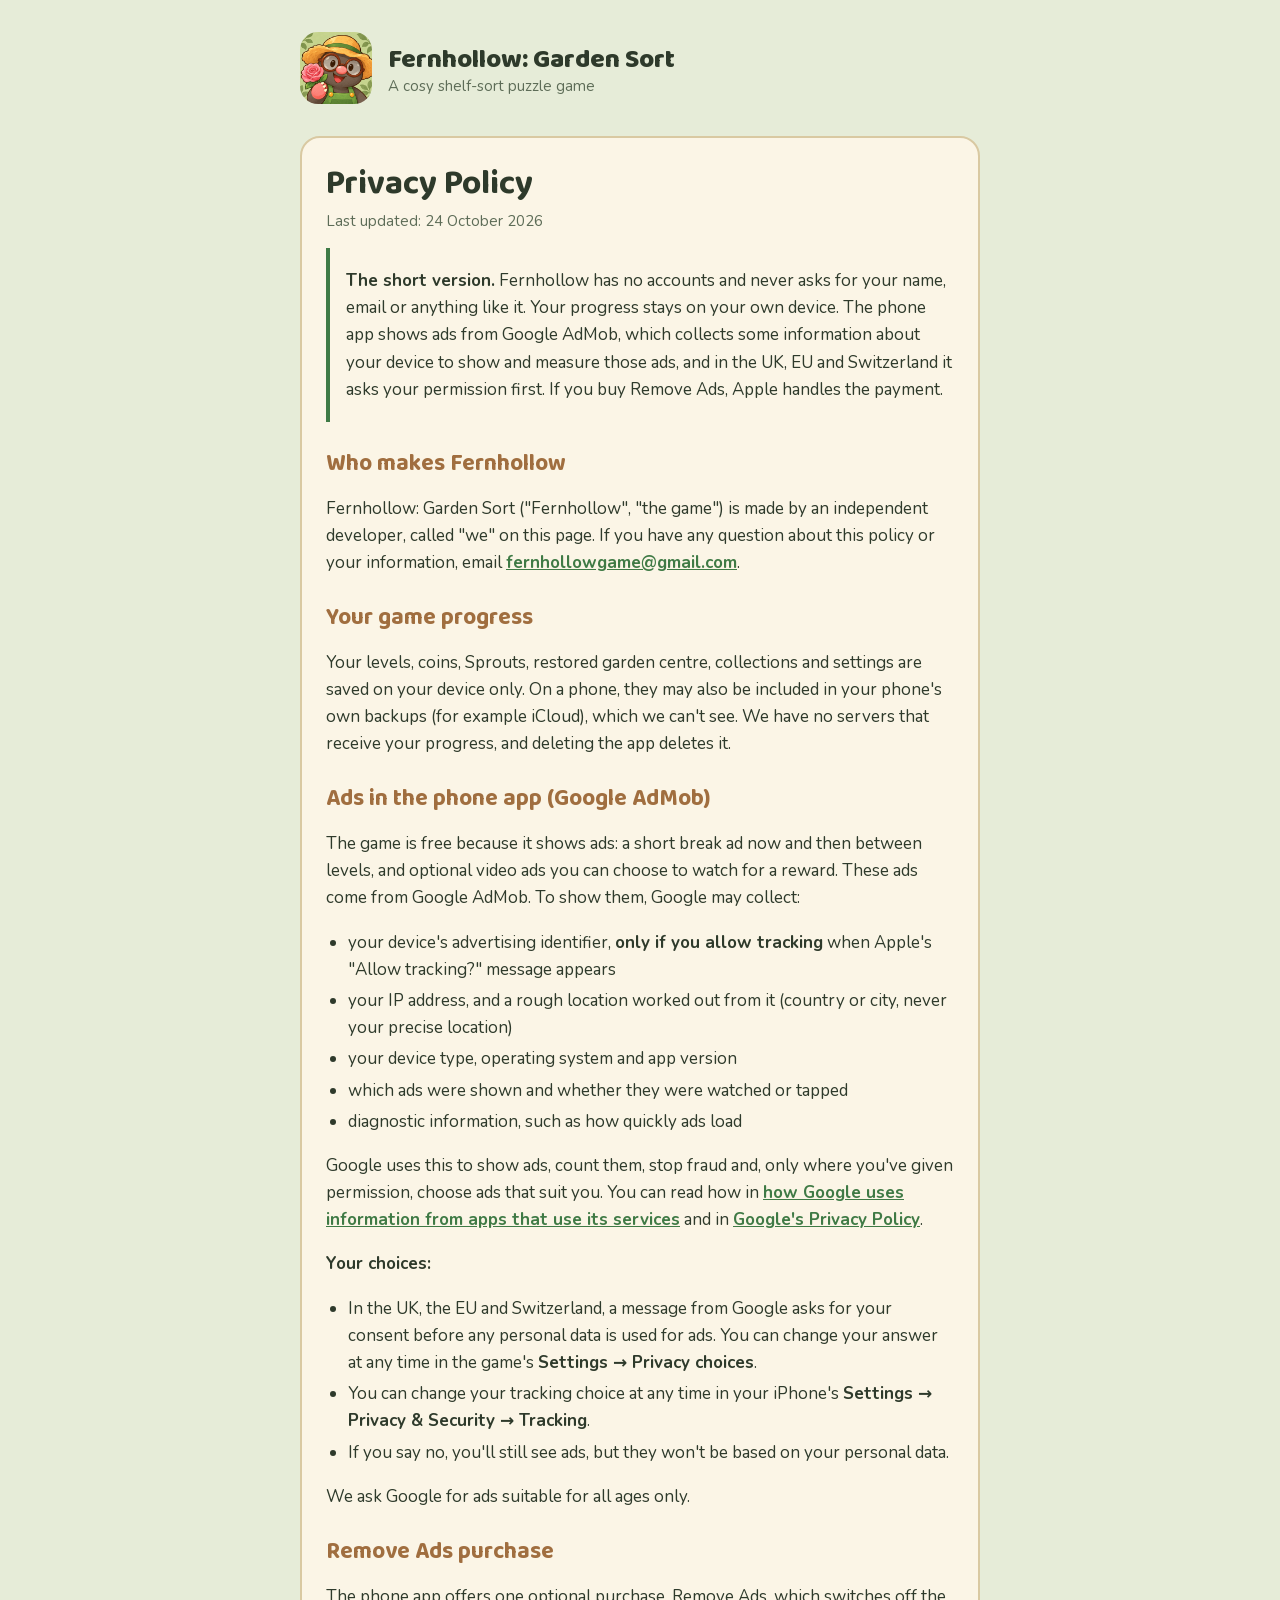
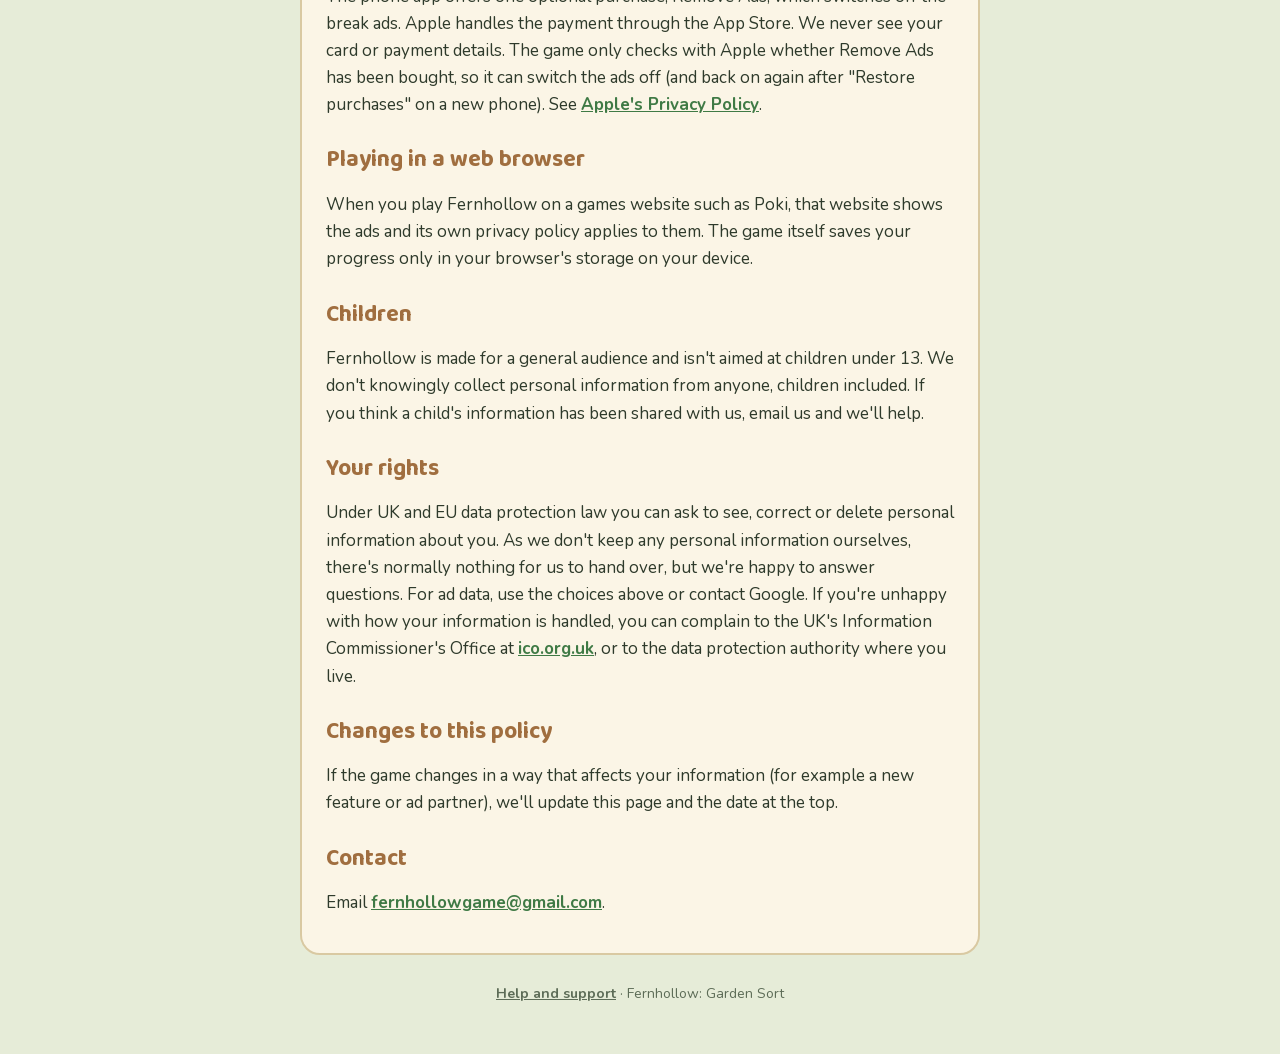
==== privacy.html @ 47de50ec "Privacy policy and help page for Fernhollow: Garden Sort" ====
<!doctype html>
<html lang="en-GB">
<head>
  <meta charset="utf-8">
  <meta name="viewport" content="width=device-width, initial-scale=1, viewport-fit=cover">
  <title>Privacy Policy · Fernhollow: Garden Sort</title>
  <meta name="description" content="How Fernhollow: Garden Sort handles your information.">
  <link rel="icon" href="icon.png">
  <link rel="stylesheet" href="style.css">
</head>
<body>
<main>
  <header>
    <a href="./"><img src="icon.png" alt=""></a>
    <div><a href="./"><div class="name">Fernhollow: Garden Sort</div></a><div class="tag">A cosy shelf-sort puzzle game</div></div>
  </header>

  <div class="card">
    <h1>Privacy Policy</h1>
    <p class="updated">Last updated: 24 October 2026</p>

    <div class="short">
      <p><strong>The short version.</strong> Fernhollow has no accounts and never asks for your name, email or anything like it. Your progress stays on your own device. The phone app shows ads from Google AdMob, which collects some information about your device to show and measure those ads, and in the UK, EU and Switzerland it asks your permission first. If you buy Remove Ads, Apple handles the payment.</p>
    </div>

    <h2>Who makes Fernhollow</h2>
    <p>Fernhollow: Garden Sort ("Fernhollow", "the game") is made by an independent developer, called "we" on this page. If you have any question about this policy or your information, email <a href="mailto:fernhollowgame@gmail.com">fernhollowgame@gmail.com</a>.</p>

    <h2>Your game progress</h2>
    <p>Your levels, coins, Sprouts, restored garden centre, collections and settings are saved on your device only. On a phone, they may also be included in your phone's own backups (for example iCloud), which we can't see. We have no servers that receive your progress, and deleting the app deletes it.</p>

    <h2>Ads in the phone app (Google AdMob)</h2>
    <p>The game is free because it shows ads: a short break ad now and then between levels, and optional video ads you can choose to watch for a reward. These ads come from Google AdMob. To show them, Google may collect:</p>
    <ul>
      <li>your device's advertising identifier, <strong>only if you allow tracking</strong> when Apple's "Allow tracking?" message appears</li>
      <li>your IP address, and a rough location worked out from it (country or city, never your precise location)</li>
      <li>your device type, operating system and app version</li>
      <li>which ads were shown and whether they were watched or tapped</li>
      <li>diagnostic information, such as how quickly ads load</li>
    </ul>
    <p>Google uses this to show ads, count them, stop fraud and, only where you've given permission, choose ads that suit you. You can read how in <a href="https://policies.google.com/technologies/partner-sites" rel="noopener">how Google uses information from apps that use its services</a> and in <a href="https://policies.google.com/privacy" rel="noopener">Google's Privacy Policy</a>.</p>
    <p><strong>Your choices:</strong></p>
    <ul>
      <li>In the UK, the EU and Switzerland, a message from Google asks for your consent before any personal data is used for ads. You can change your answer at any time in the game's <strong>Settings → Privacy choices</strong>.</li>
      <li>You can change your tracking choice at any time in your iPhone's <strong>Settings → Privacy &amp; Security → Tracking</strong>.</li>
      <li>If you say no, you'll still see ads, but they won't be based on your personal data.</li>
    </ul>
    <p>We ask Google for ads suitable for all ages only.</p>

    <h2>Remove Ads purchase</h2>
    <p>The phone app offers one optional purchase, Remove Ads, which switches off the break ads. Apple handles the payment through the App Store. We never see your card or payment details. The game only checks with Apple whether Remove Ads has been bought, so it can switch the ads off (and back on again after "Restore purchases" on a new phone). See <a href="https://www.apple.com/legal/privacy/" rel="noopener">Apple's Privacy Policy</a>.</p>

    <h2>Playing in a web browser</h2>
    <p>When you play Fernhollow on a games website such as Poki, that website shows the ads and its own privacy policy applies to them. The game itself saves your progress only in your browser's storage on your device.</p>

    <h2>Children</h2>
    <p>Fernhollow is made for a general audience and isn't aimed at children under 13. We don't knowingly collect personal information from anyone, children included. If you think a child's information has been shared with us, email us and we'll help.</p>

    <h2>Your rights</h2>
    <p>Under UK and EU data protection law you can ask to see, correct or delete personal information about you. As we don't keep any personal information ourselves, there's normally nothing for us to hand over, but we're happy to answer questions. For ad data, use the choices above or contact Google. If you're unhappy with how your information is handled, you can complain to the UK's Information Commissioner's Office at <a href="https://ico.org.uk" rel="noopener">ico.org.uk</a>, or to the data protection authority where you live.</p>

    <h2>Changes to this policy</h2>
    <p>If the game changes in a way that affects your information (for example a new feature or ad partner), we'll update this page and the date at the top.</p>

    <h2>Contact</h2>
    <p>Email <a href="mailto:fernhollowgame@gmail.com">fernhollowgame@gmail.com</a>.</p>
  </div>

  <footer><a href="./">Help and support</a> · Fernhollow: Garden Sort</footer>
</main>
</body>
</html>
---- style.css ----
/* Fernhollow's web pages: the game's own palette and lettering (src/theme.ts) */
@font-face { font-family: 'Baloo 2'; font-weight: 400 800; font-display: swap; src: url(fonts/baloo2.woff2) format('woff2'); }
@font-face { font-family: 'Nunito'; font-weight: 200 1000; font-display: swap; src: url(fonts/nunito.woff2) format('woff2'); }

:root {
  --paper: #e6ecd8;
  --card: #fbf5e6;
  --ink: #2e3a2b;
  --muted: #5d6c57;
  --leaf: #3f7a45;
  --wood: #a06e3f;
  --line: #d9c9a2;
  color-scheme: light;
}
@media (prefers-color-scheme: dark) {
  :root {
    --paper: #1d261b;
    --card: #28331f;
    --ink: #eef0e2;
    --muted: #b7c2aa;
    --leaf: #8fcf86;
    --wood: #ddb07e;
    --line: #4a5640;
    color-scheme: dark;
  }
}

* { box-sizing: border-box; }
body {
  margin: 0;
  background: var(--paper);
  color: var(--ink);
  font: 17px/1.6 Nunito, system-ui, sans-serif;
  padding: 32px max(16px, env(safe-area-inset-right, 0px)) 48px max(16px, env(safe-area-inset-left, 0px));
}
main { max-width: 680px; margin: 0 auto; }
header { display: flex; align-items: center; gap: 16px; margin-bottom: 24px; }
header img { width: 72px; height: 72px; border-radius: 18px; flex: none; }
header a { color: inherit; text-decoration: none; }
.name { font: 800 26px/1.1 'Baloo 2', 'Arial Rounded MT Bold', sans-serif; }
.tag { color: var(--muted); font-size: 15px; }
.card { background: var(--card); border: 2px solid var(--line); border-radius: 20px; padding: 8px 24px 20px; }
h1, h2 { font-family: 'Baloo 2', 'Arial Rounded MT Bold', sans-serif; line-height: 1.2; text-wrap: balance; }
h1 { font-size: 34px; margin: 18px 0 4px; }
h2 { font-size: 23px; margin: 28px 0 6px; color: var(--wood); }
.updated { color: var(--muted); font-size: 15px; margin-top: 0; }
a { color: var(--leaf); font-weight: 700; }
ul { padding-left: 22px; }
li { margin: 4px 0; }
.short { border-left: 4px solid var(--leaf); padding: 2px 0 2px 16px; }
footer { color: var(--muted); font-size: 14px; text-align: center; margin-top: 28px; }
footer a { color: var(--muted); }
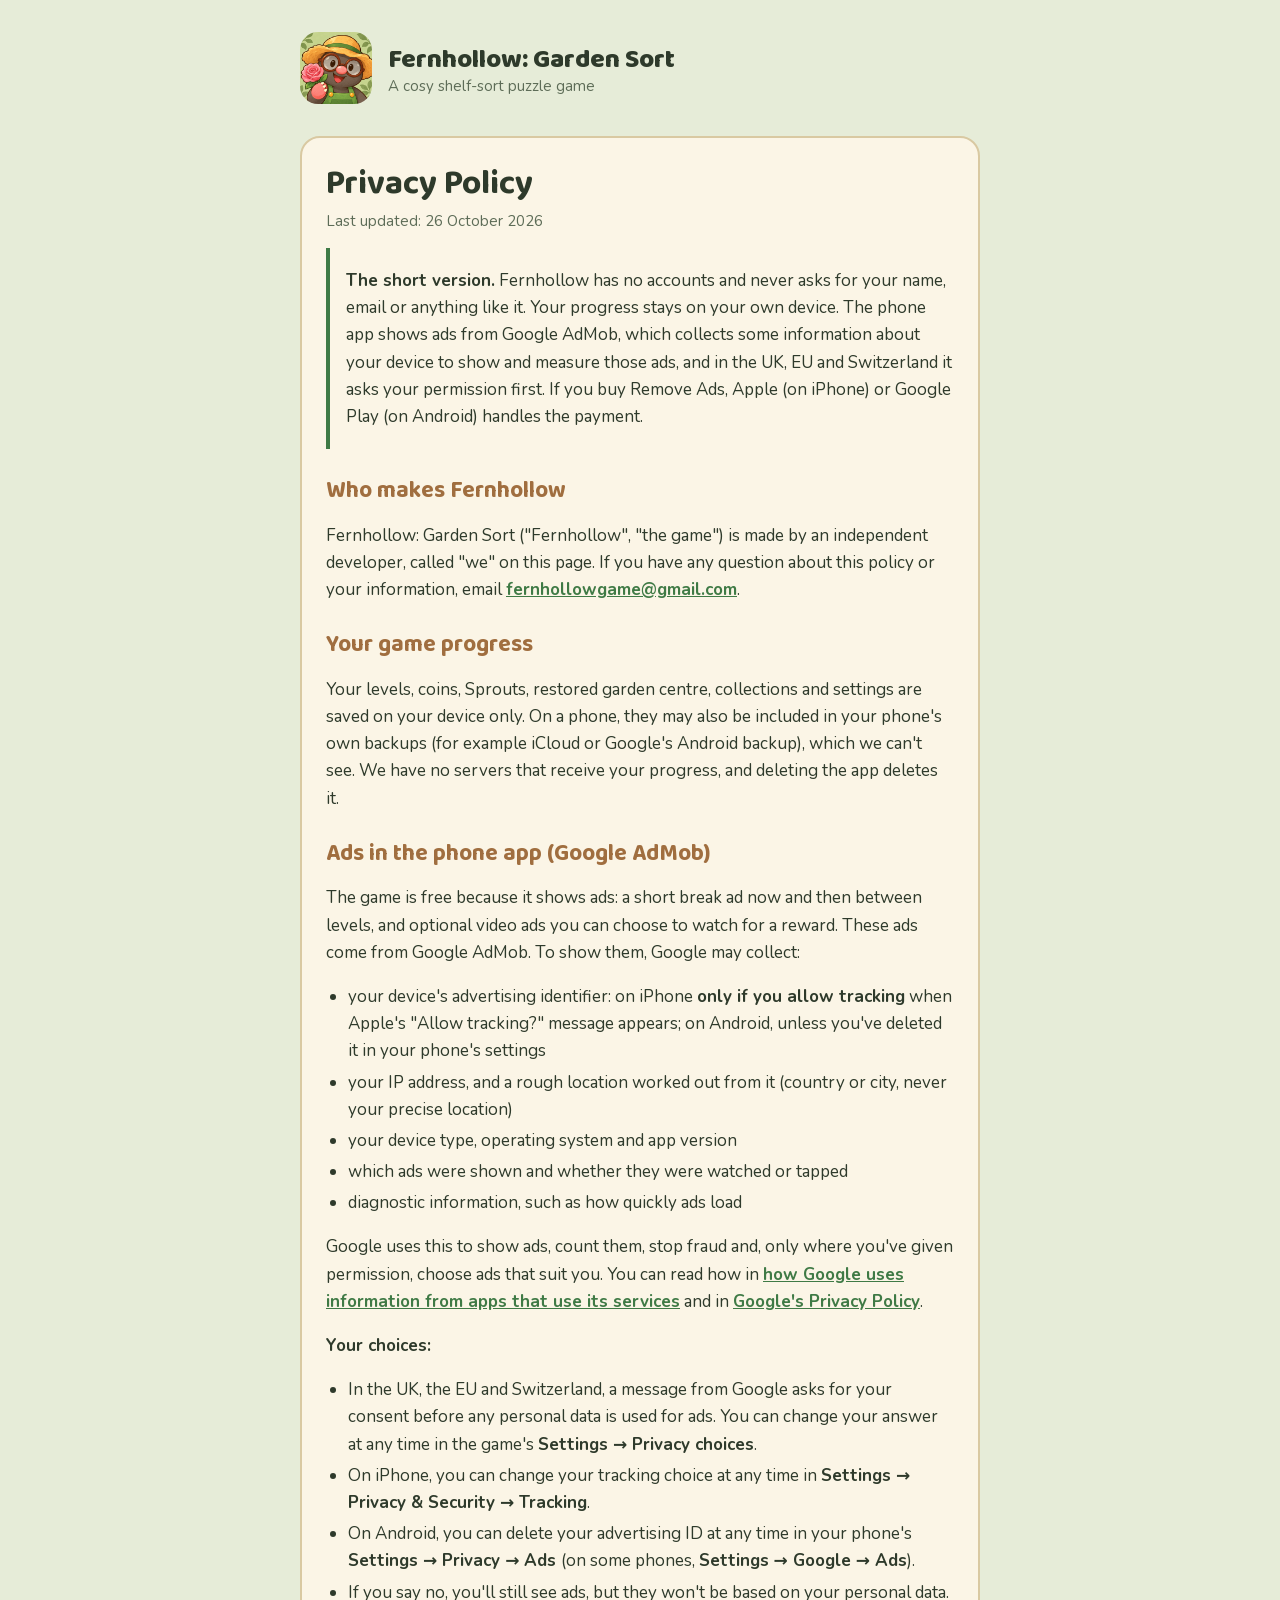
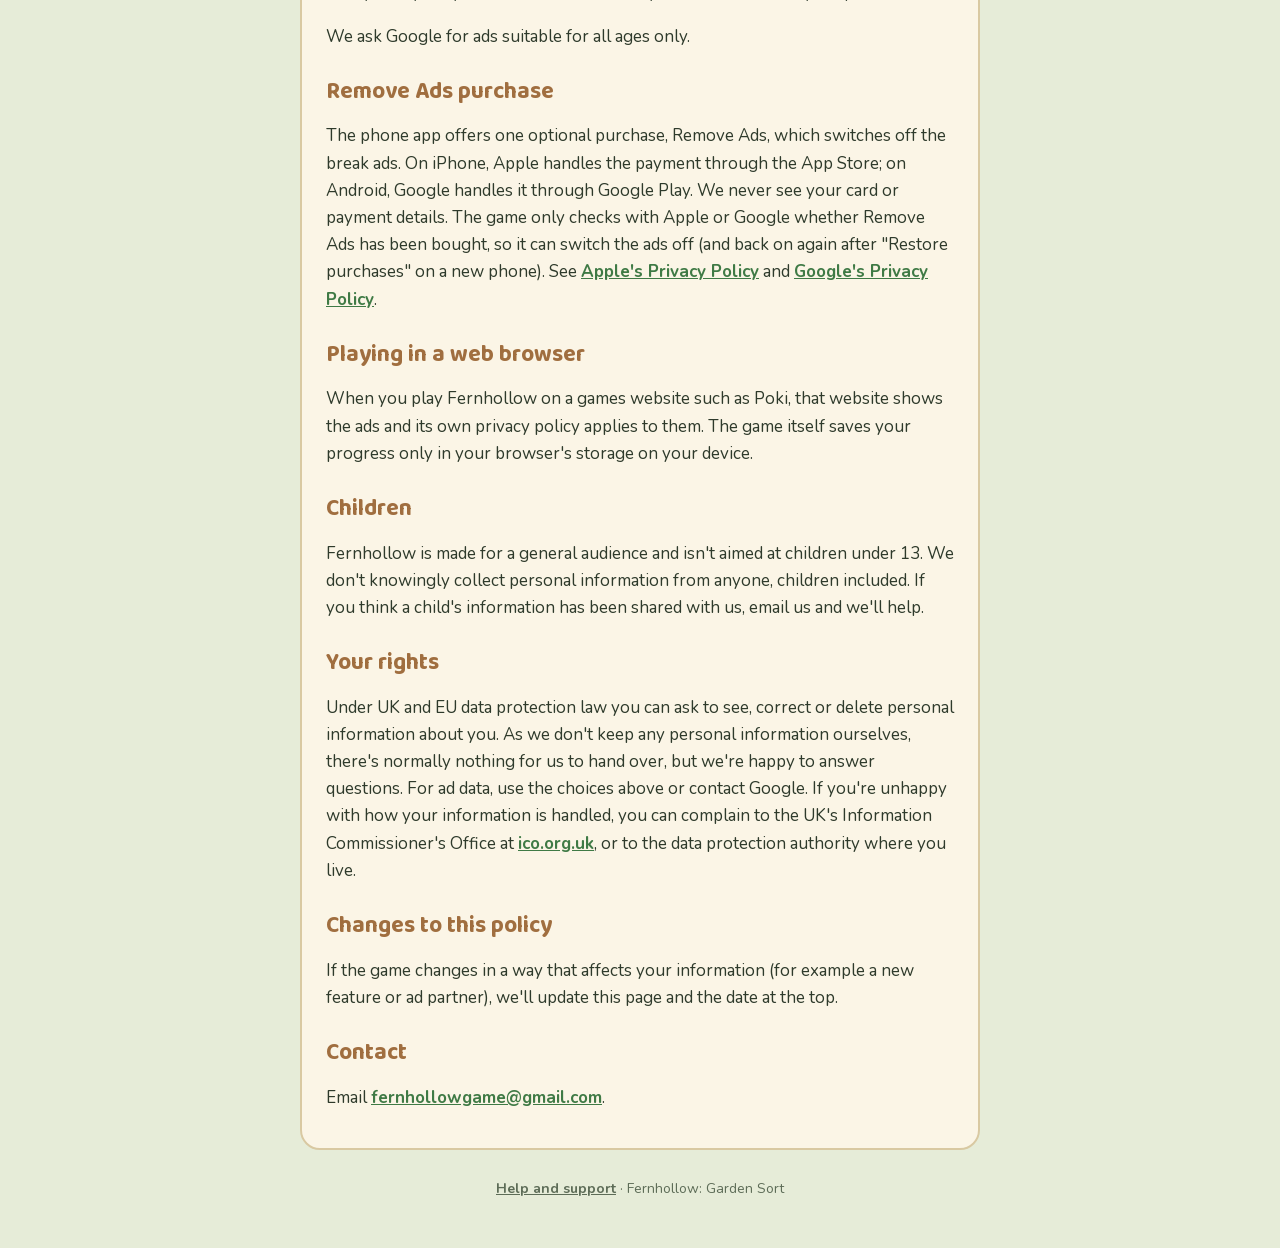
==== commit 6e76a64a: "Privacy policy and help page: Android and Google Play" ====
--- a/privacy.html
+++ b/privacy.html
@@ -17,22 +17,22 @@
 
   <div class="card">
     <h1>Privacy Policy</h1>
-    <p class="updated">Last updated: 24 October 2026</p>
+    <p class="updated">Last updated: 26 October 2026</p>
 
     <div class="short">
-      <p><strong>The short version.</strong> Fernhollow has no accounts and never asks for your name, email or anything like it. Your progress stays on your own device. The phone app shows ads from Google AdMob, which collects some information about your device to show and measure those ads, and in the UK, EU and Switzerland it asks your permission first. If you buy Remove Ads, Apple handles the payment.</p>
+      <p><strong>The short version.</strong> Fernhollow has no accounts and never asks for your name, email or anything like it. Your progress stays on your own device. The phone app shows ads from Google AdMob, which collects some information about your device to show and measure those ads, and in the UK, EU and Switzerland it asks your permission first. If you buy Remove Ads, Apple (on iPhone) or Google Play (on Android) handles the payment.</p>
     </div>
 
     <h2>Who makes Fernhollow</h2>
     <p>Fernhollow: Garden Sort ("Fernhollow", "the game") is made by an independent developer, called "we" on this page. If you have any question about this policy or your information, email <a href="mailto:fernhollowgame@gmail.com">fernhollowgame@gmail.com</a>.</p>
 
     <h2>Your game progress</h2>
-    <p>Your levels, coins, Sprouts, restored garden centre, collections and settings are saved on your device only. On a phone, they may also be included in your phone's own backups (for example iCloud), which we can't see. We have no servers that receive your progress, and deleting the app deletes it.</p>
+    <p>Your levels, coins, Sprouts, restored garden centre, collections and settings are saved on your device only. On a phone, they may also be included in your phone's own backups (for example iCloud or Google's Android backup), which we can't see. We have no servers that receive your progress, and deleting the app deletes it.</p>
 
     <h2>Ads in the phone app (Google AdMob)</h2>
     <p>The game is free because it shows ads: a short break ad now and then between levels, and optional video ads you can choose to watch for a reward. These ads come from Google AdMob. To show them, Google may collect:</p>
     <ul>
-      <li>your device's advertising identifier, <strong>only if you allow tracking</strong> when Apple's "Allow tracking?" message appears</li>
+      <li>your device's advertising identifier: on iPhone <strong>only if you allow tracking</strong> when Apple's "Allow tracking?" message appears; on Android, unless you've deleted it in your phone's settings</li>
       <li>your IP address, and a rough location worked out from it (country or city, never your precise location)</li>
       <li>your device type, operating system and app version</li>
       <li>which ads were shown and whether they were watched or tapped</li>
@@ -42,13 +42,14 @@
     <p><strong>Your choices:</strong></p>
     <ul>
       <li>In the UK, the EU and Switzerland, a message from Google asks for your consent before any personal data is used for ads. You can change your answer at any time in the game's <strong>Settings → Privacy choices</strong>.</li>
-      <li>You can change your tracking choice at any time in your iPhone's <strong>Settings → Privacy &amp; Security → Tracking</strong>.</li>
+      <li>On iPhone, you can change your tracking choice at any time in <strong>Settings → Privacy &amp; Security → Tracking</strong>.</li>
+      <li>On Android, you can delete your advertising ID at any time in your phone's <strong>Settings → Privacy → Ads</strong> (on some phones, <strong>Settings → Google → Ads</strong>).</li>
       <li>If you say no, you'll still see ads, but they won't be based on your personal data.</li>
     </ul>
     <p>We ask Google for ads suitable for all ages only.</p>
 
     <h2>Remove Ads purchase</h2>
-    <p>The phone app offers one optional purchase, Remove Ads, which switches off the break ads. Apple handles the payment through the App Store. We never see your card or payment details. The game only checks with Apple whether Remove Ads has been bought, so it can switch the ads off (and back on again after "Restore purchases" on a new phone). See <a href="https://www.apple.com/legal/privacy/" rel="noopener">Apple's Privacy Policy</a>.</p>
+    <p>The phone app offers one optional purchase, Remove Ads, which switches off the break ads. On iPhone, Apple handles the payment through the App Store; on Android, Google handles it through Google Play. We never see your card or payment details. The game only checks with Apple or Google whether Remove Ads has been bought, so it can switch the ads off (and back on again after "Restore purchases" on a new phone). See <a href="https://www.apple.com/legal/privacy/" rel="noopener">Apple's Privacy Policy</a> and <a href="https://policies.google.com/privacy" rel="noopener">Google's Privacy Policy</a>.</p>
 
     <h2>Playing in a web browser</h2>
     <p>When you play Fernhollow on a games website such as Poki, that website shows the ads and its own privacy policy applies to them. The game itself saves your progress only in your browser's storage on your device.</p>
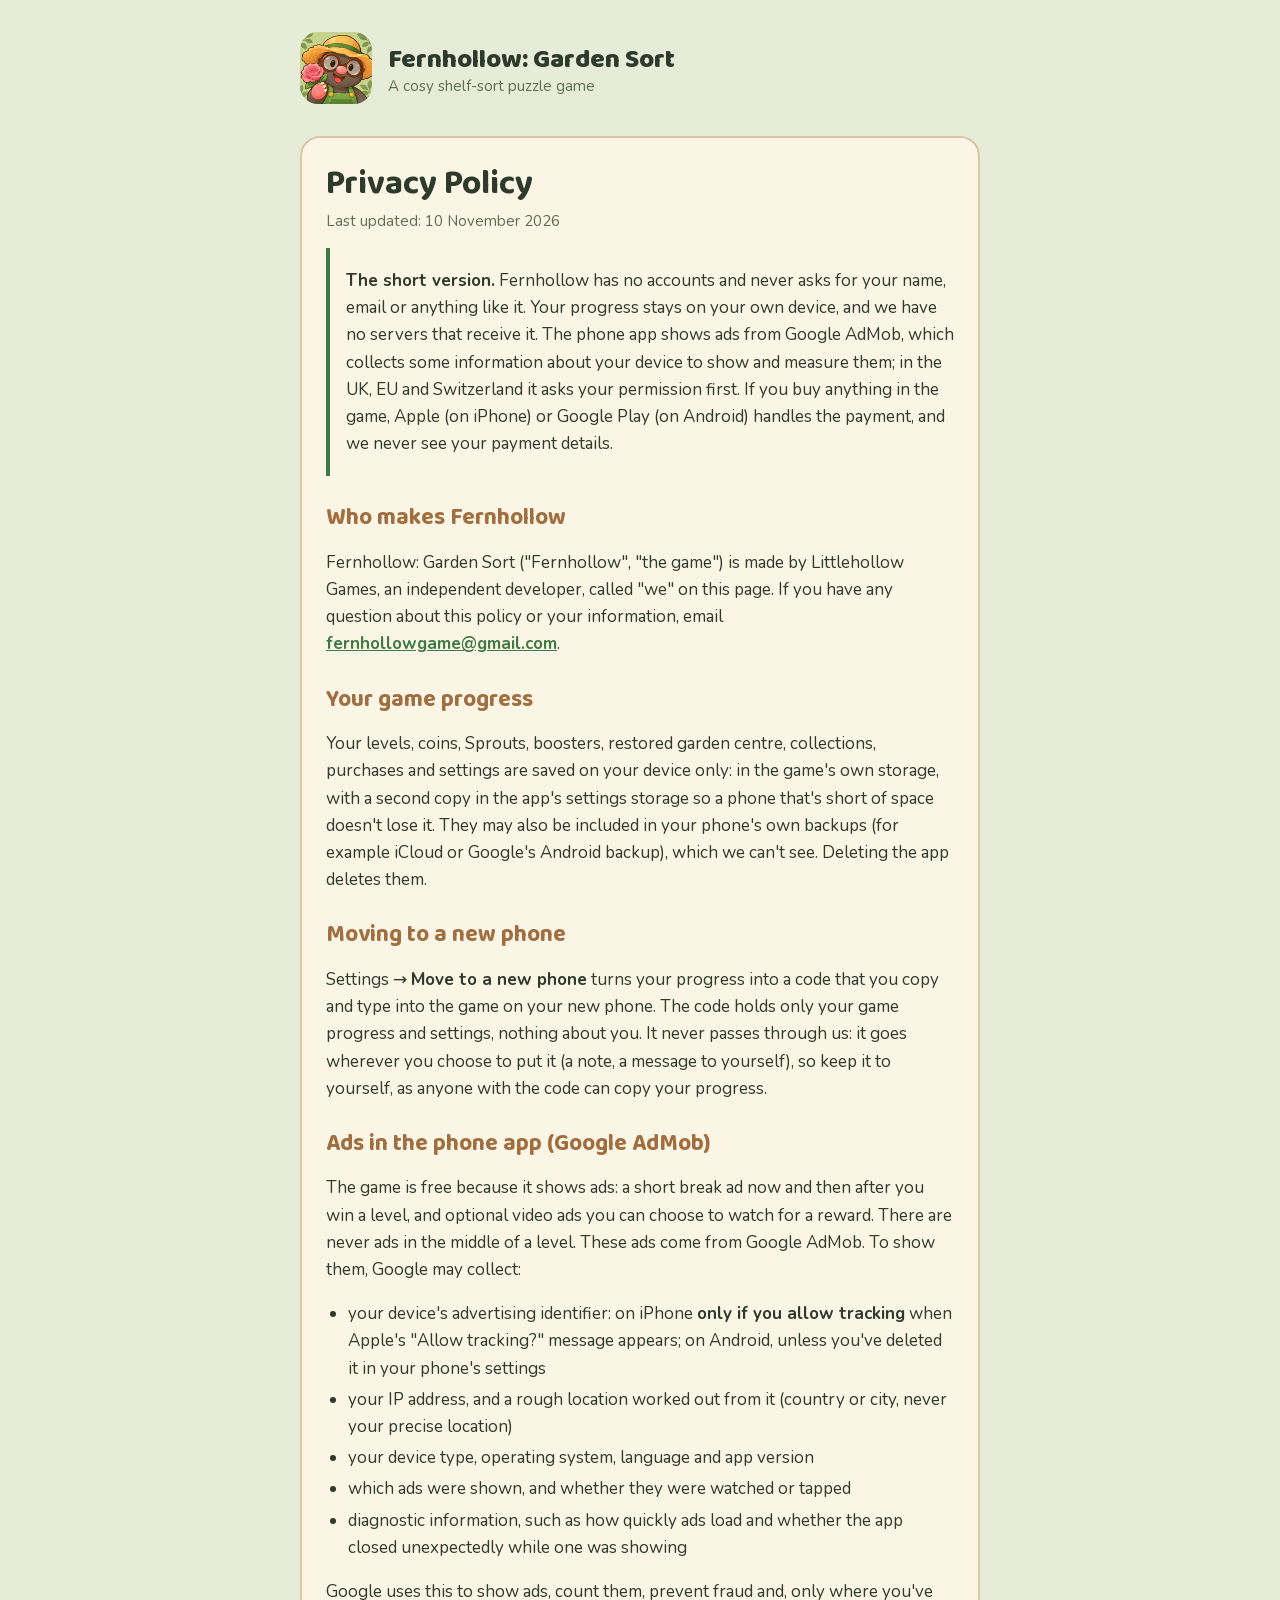
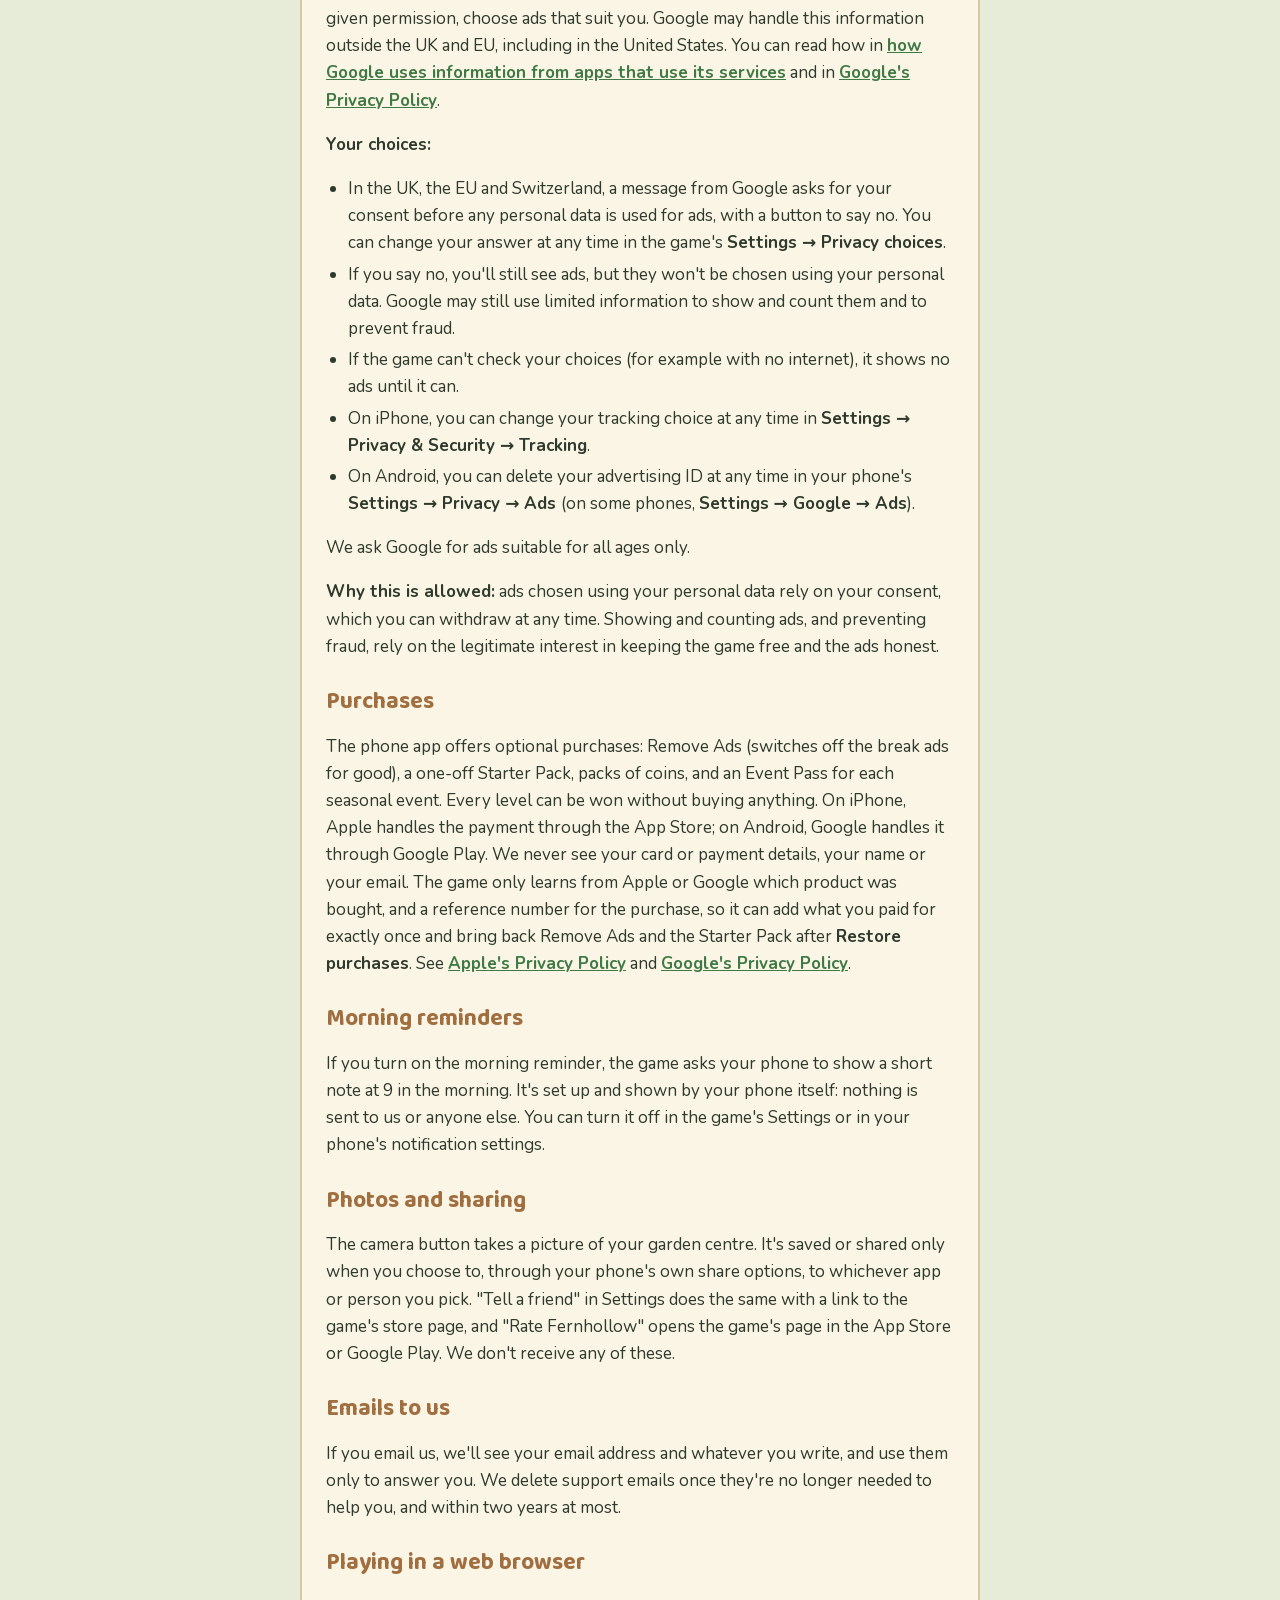
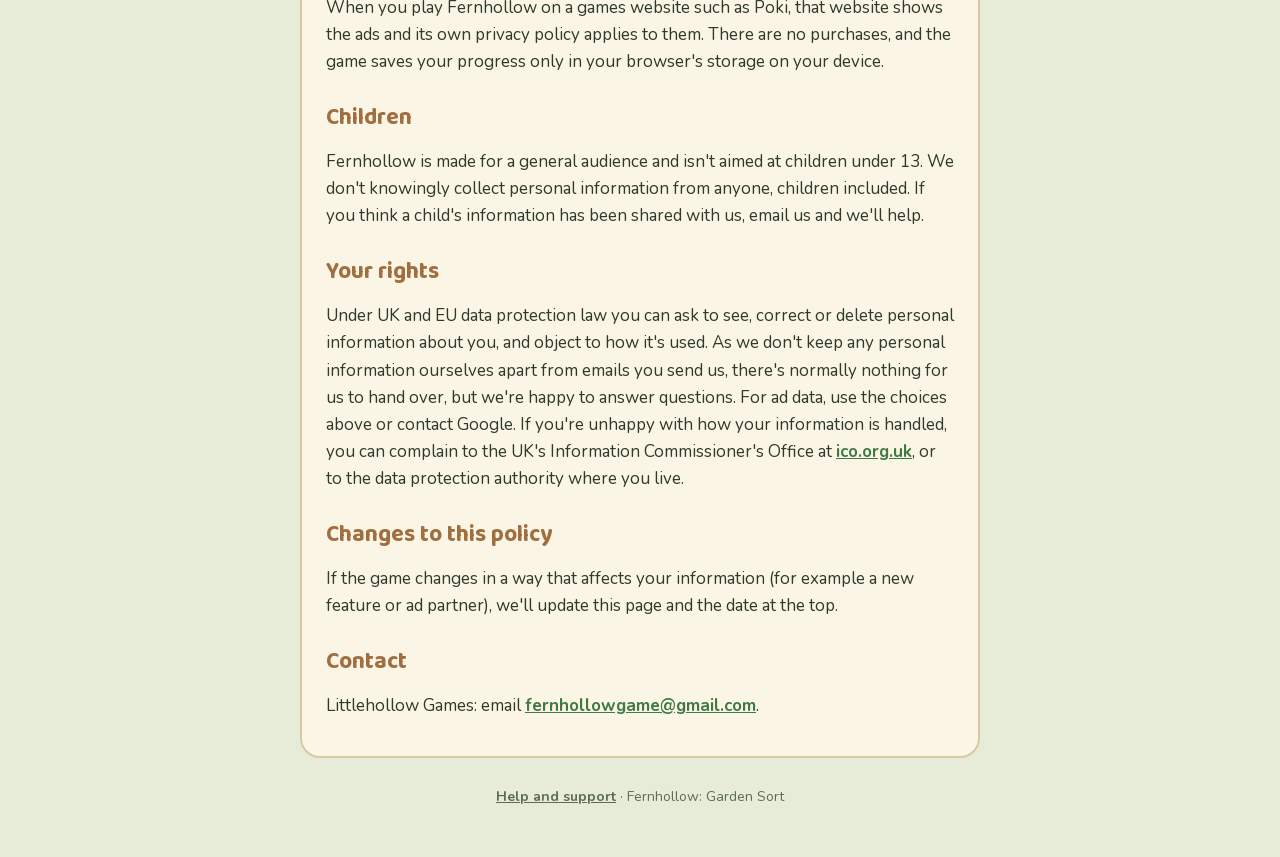
==== commit ef182628: "Privacy policy updated (10 November 2026): every purchase, the backup code, reminders, sharing, supp" ====
--- a/privacy.html
+++ b/privacy.html
@@ -17,54 +17,68 @@
 
   <div class="card">
     <h1>Privacy Policy</h1>
-    <p class="updated">Last updated: 26 October 2026</p>
+    <p class="updated">Last updated: 10 November 2026</p>
 
     <div class="short">
-      <p><strong>The short version.</strong> Fernhollow has no accounts and never asks for your name, email or anything like it. Your progress stays on your own device. The phone app shows ads from Google AdMob, which collects some information about your device to show and measure those ads, and in the UK, EU and Switzerland it asks your permission first. If you buy Remove Ads, Apple (on iPhone) or Google Play (on Android) handles the payment.</p>
+      <p><strong>The short version.</strong> Fernhollow has no accounts and never asks for your name, email or anything like it. Your progress stays on your own device, and we have no servers that receive it. The phone app shows ads from Google AdMob, which collects some information about your device to show and measure them; in the UK, EU and Switzerland it asks your permission first. If you buy anything in the game, Apple (on iPhone) or Google Play (on Android) handles the payment, and we never see your payment details.</p>
     </div>
 
     <h2>Who makes Fernhollow</h2>
-    <p>Fernhollow: Garden Sort ("Fernhollow", "the game") is made by an independent developer, called "we" on this page. If you have any question about this policy or your information, email <a href="mailto:fernhollowgame@gmail.com">fernhollowgame@gmail.com</a>.</p>
+    <p>Fernhollow: Garden Sort ("Fernhollow", "the game") is made by Littlehollow Games, an independent developer, called "we" on this page. If you have any question about this policy or your information, email <a href="mailto:fernhollowgame@gmail.com">fernhollowgame@gmail.com</a>.</p>
 
     <h2>Your game progress</h2>
-    <p>Your levels, coins, Sprouts, restored garden centre, collections and settings are saved on your device only. On a phone, they may also be included in your phone's own backups (for example iCloud or Google's Android backup), which we can't see. We have no servers that receive your progress, and deleting the app deletes it.</p>
+    <p>Your levels, coins, Sprouts, boosters, restored garden centre, collections, purchases and settings are saved on your device only: in the game's own storage, with a second copy in the app's settings storage so a phone that's short of space doesn't lose it. They may also be included in your phone's own backups (for example iCloud or Google's Android backup), which we can't see. Deleting the app deletes them.</p>
+
+    <h2>Moving to a new phone</h2>
+    <p>Settings → <strong>Move to a new phone</strong> turns your progress into a code that you copy and type into the game on your new phone. The code holds only your game progress and settings, nothing about you. It never passes through us: it goes wherever you choose to put it (a note, a message to yourself), so keep it to yourself, as anyone with the code can copy your progress.</p>
 
     <h2>Ads in the phone app (Google AdMob)</h2>
-    <p>The game is free because it shows ads: a short break ad now and then between levels, and optional video ads you can choose to watch for a reward. These ads come from Google AdMob. To show them, Google may collect:</p>
+    <p>The game is free because it shows ads: a short break ad now and then after you win a level, and optional video ads you can choose to watch for a reward. There are never ads in the middle of a level. These ads come from Google AdMob. To show them, Google may collect:</p>
     <ul>
       <li>your device's advertising identifier: on iPhone <strong>only if you allow tracking</strong> when Apple's "Allow tracking?" message appears; on Android, unless you've deleted it in your phone's settings</li>
       <li>your IP address, and a rough location worked out from it (country or city, never your precise location)</li>
-      <li>your device type, operating system and app version</li>
-      <li>which ads were shown and whether they were watched or tapped</li>
-      <li>diagnostic information, such as how quickly ads load</li>
+      <li>your device type, operating system, language and app version</li>
+      <li>which ads were shown, and whether they were watched or tapped</li>
+      <li>diagnostic information, such as how quickly ads load and whether the app closed unexpectedly while one was showing</li>
     </ul>
-    <p>Google uses this to show ads, count them, stop fraud and, only where you've given permission, choose ads that suit you. You can read how in <a href="https://policies.google.com/technologies/partner-sites" rel="noopener">how Google uses information from apps that use its services</a> and in <a href="https://policies.google.com/privacy" rel="noopener">Google's Privacy Policy</a>.</p>
+    <p>Google uses this to show ads, count them, prevent fraud and, only where you've given permission, choose ads that suit you. Google may handle this information outside the UK and EU, including in the United States. You can read how in <a href="https://policies.google.com/technologies/partner-sites" rel="noopener">how Google uses information from apps that use its services</a> and in <a href="https://policies.google.com/privacy" rel="noopener">Google's Privacy Policy</a>.</p>
     <p><strong>Your choices:</strong></p>
     <ul>
-      <li>In the UK, the EU and Switzerland, a message from Google asks for your consent before any personal data is used for ads. You can change your answer at any time in the game's <strong>Settings → Privacy choices</strong>.</li>
+      <li>In the UK, the EU and Switzerland, a message from Google asks for your consent before any personal data is used for ads, with a button to say no. You can change your answer at any time in the game's <strong>Settings → Privacy choices</strong>.</li>
+      <li>If you say no, you'll still see ads, but they won't be chosen using your personal data. Google may still use limited information to show and count them and to prevent fraud.</li>
+      <li>If the game can't check your choices (for example with no internet), it shows no ads until it can.</li>
       <li>On iPhone, you can change your tracking choice at any time in <strong>Settings → Privacy &amp; Security → Tracking</strong>.</li>
       <li>On Android, you can delete your advertising ID at any time in your phone's <strong>Settings → Privacy → Ads</strong> (on some phones, <strong>Settings → Google → Ads</strong>).</li>
-      <li>If you say no, you'll still see ads, but they won't be based on your personal data.</li>
     </ul>
     <p>We ask Google for ads suitable for all ages only.</p>
+    <p><strong>Why this is allowed:</strong> ads chosen using your personal data rely on your consent, which you can withdraw at any time. Showing and counting ads, and preventing fraud, rely on the legitimate interest in keeping the game free and the ads honest.</p>
 
-    <h2>Remove Ads purchase</h2>
-    <p>The phone app offers one optional purchase, Remove Ads, which switches off the break ads. On iPhone, Apple handles the payment through the App Store; on Android, Google handles it through Google Play. We never see your card or payment details. The game only checks with Apple or Google whether Remove Ads has been bought, so it can switch the ads off (and back on again after "Restore purchases" on a new phone). See <a href="https://www.apple.com/legal/privacy/" rel="noopener">Apple's Privacy Policy</a> and <a href="https://policies.google.com/privacy" rel="noopener">Google's Privacy Policy</a>.</p>
+    <h2>Purchases</h2>
+    <p>The phone app offers optional purchases: Remove Ads (switches off the break ads for good), a one-off Starter Pack, packs of coins, and an Event Pass for each seasonal event. Every level can be won without buying anything. On iPhone, Apple handles the payment through the App Store; on Android, Google handles it through Google Play. We never see your card or payment details, your name or your email. The game only learns from Apple or Google which product was bought, and a reference number for the purchase, so it can add what you paid for exactly once and bring back Remove Ads and the Starter Pack after <strong>Restore purchases</strong>. See <a href="https://www.apple.com/legal/privacy/" rel="noopener">Apple's Privacy Policy</a> and <a href="https://policies.google.com/privacy" rel="noopener">Google's Privacy Policy</a>.</p>
+
+    <h2>Morning reminders</h2>
+    <p>If you turn on the morning reminder, the game asks your phone to show a short note at 9 in the morning. It's set up and shown by your phone itself: nothing is sent to us or anyone else. You can turn it off in the game's Settings or in your phone's notification settings.</p>
+
+    <h2>Photos and sharing</h2>
+    <p>The camera button takes a picture of your garden centre. It's saved or shared only when you choose to, through your phone's own share options, to whichever app or person you pick. "Tell a friend" in Settings does the same with a link to the game's store page, and "Rate Fernhollow" opens the game's page in the App Store or Google Play. We don't receive any of these.</p>
+
+    <h2>Emails to us</h2>
+    <p>If you email us, we'll see your email address and whatever you write, and use them only to answer you. We delete support emails once they're no longer needed to help you, and within two years at most.</p>
 
     <h2>Playing in a web browser</h2>
-    <p>When you play Fernhollow on a games website such as Poki, that website shows the ads and its own privacy policy applies to them. The game itself saves your progress only in your browser's storage on your device.</p>
+    <p>When you play Fernhollow on a games website such as Poki, that website shows the ads and its own privacy policy applies to them. There are no purchases, and the game saves your progress only in your browser's storage on your device.</p>
 
     <h2>Children</h2>
     <p>Fernhollow is made for a general audience and isn't aimed at children under 13. We don't knowingly collect personal information from anyone, children included. If you think a child's information has been shared with us, email us and we'll help.</p>
 
     <h2>Your rights</h2>
-    <p>Under UK and EU data protection law you can ask to see, correct or delete personal information about you. As we don't keep any personal information ourselves, there's normally nothing for us to hand over, but we're happy to answer questions. For ad data, use the choices above or contact Google. If you're unhappy with how your information is handled, you can complain to the UK's Information Commissioner's Office at <a href="https://ico.org.uk" rel="noopener">ico.org.uk</a>, or to the data protection authority where you live.</p>
+    <p>Under UK and EU data protection law you can ask to see, correct or delete personal information about you, and object to how it's used. As we don't keep any personal information ourselves apart from emails you send us, there's normally nothing for us to hand over, but we're happy to answer questions. For ad data, use the choices above or contact Google. If you're unhappy with how your information is handled, you can complain to the UK's Information Commissioner's Office at <a href="https://ico.org.uk" rel="noopener">ico.org.uk</a>, or to the data protection authority where you live.</p>
 
     <h2>Changes to this policy</h2>
     <p>If the game changes in a way that affects your information (for example a new feature or ad partner), we'll update this page and the date at the top.</p>
 
     <h2>Contact</h2>
-    <p>Email <a href="mailto:fernhollowgame@gmail.com">fernhollowgame@gmail.com</a>.</p>
+    <p>Littlehollow Games: email <a href="mailto:fernhollowgame@gmail.com">fernhollowgame@gmail.com</a>.</p>
   </div>
 
   <footer><a href="./">Help and support</a> · Fernhollow: Garden Sort</footer>
